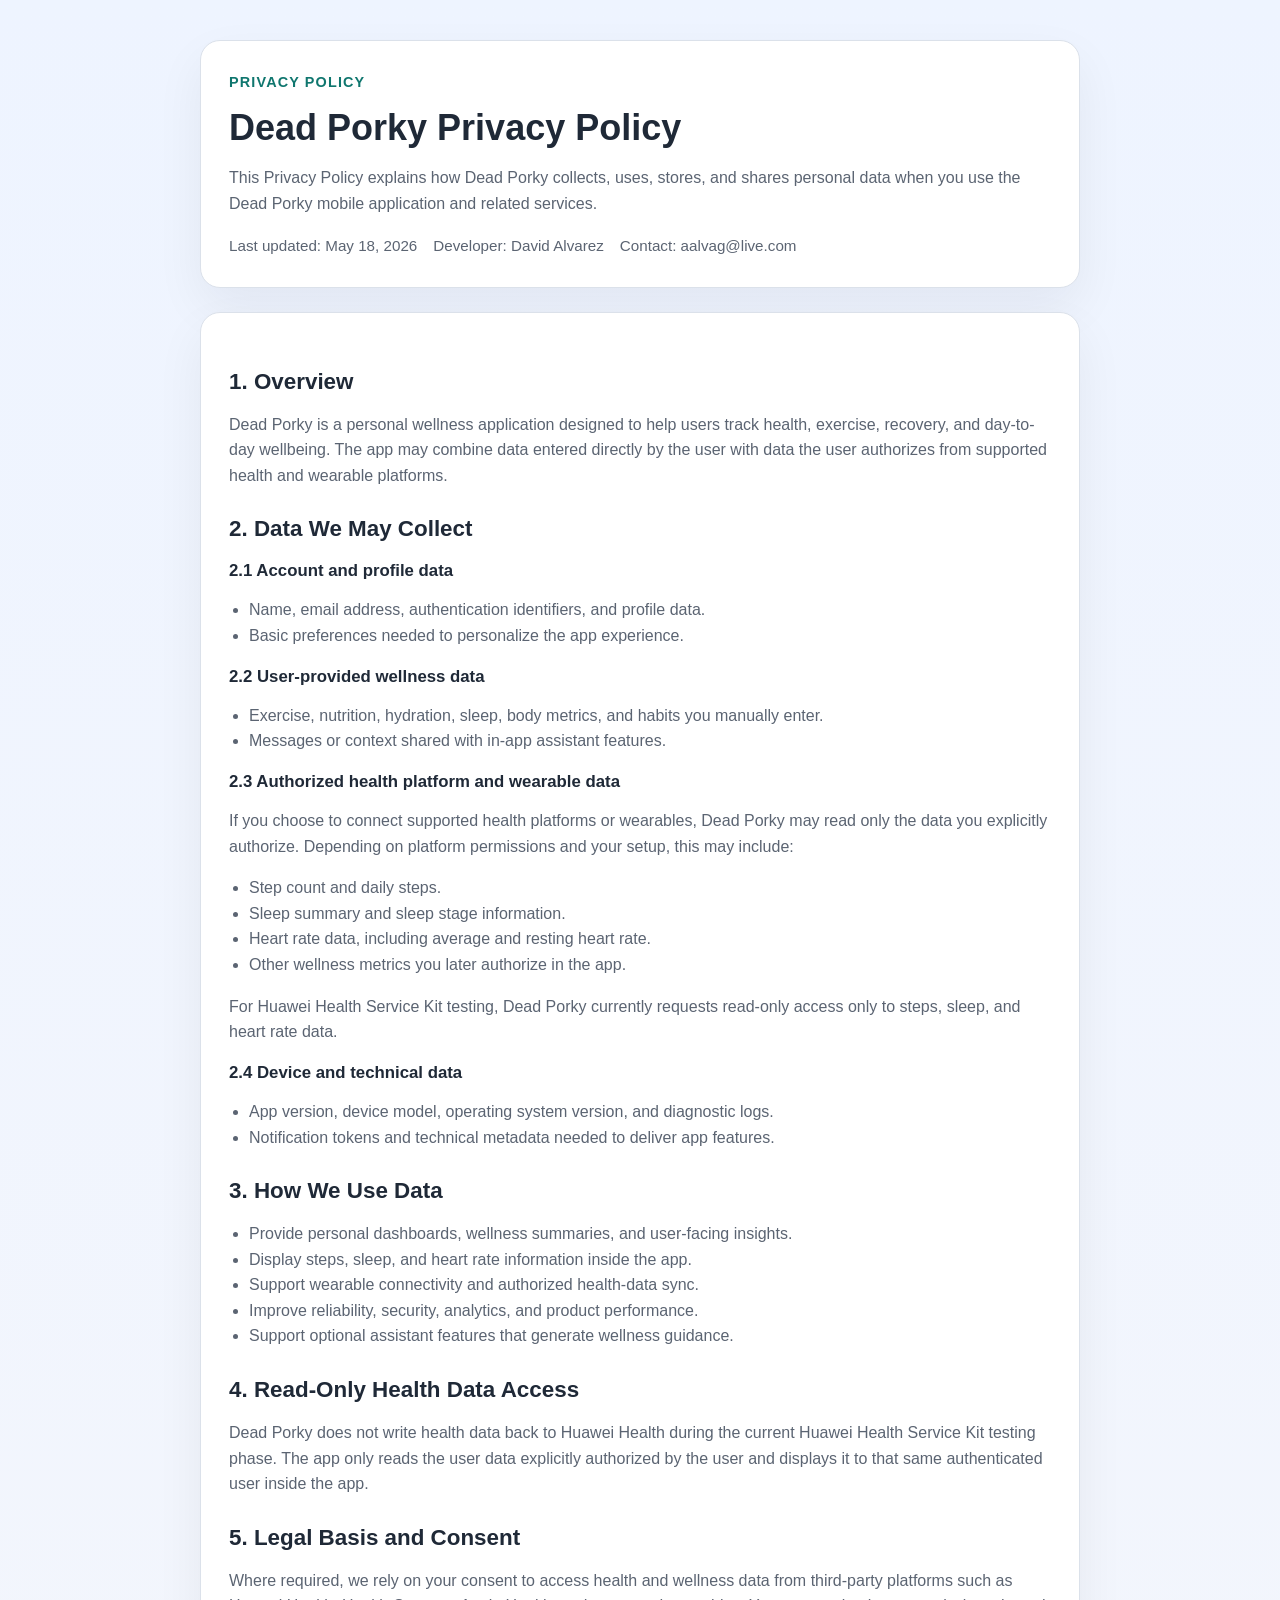
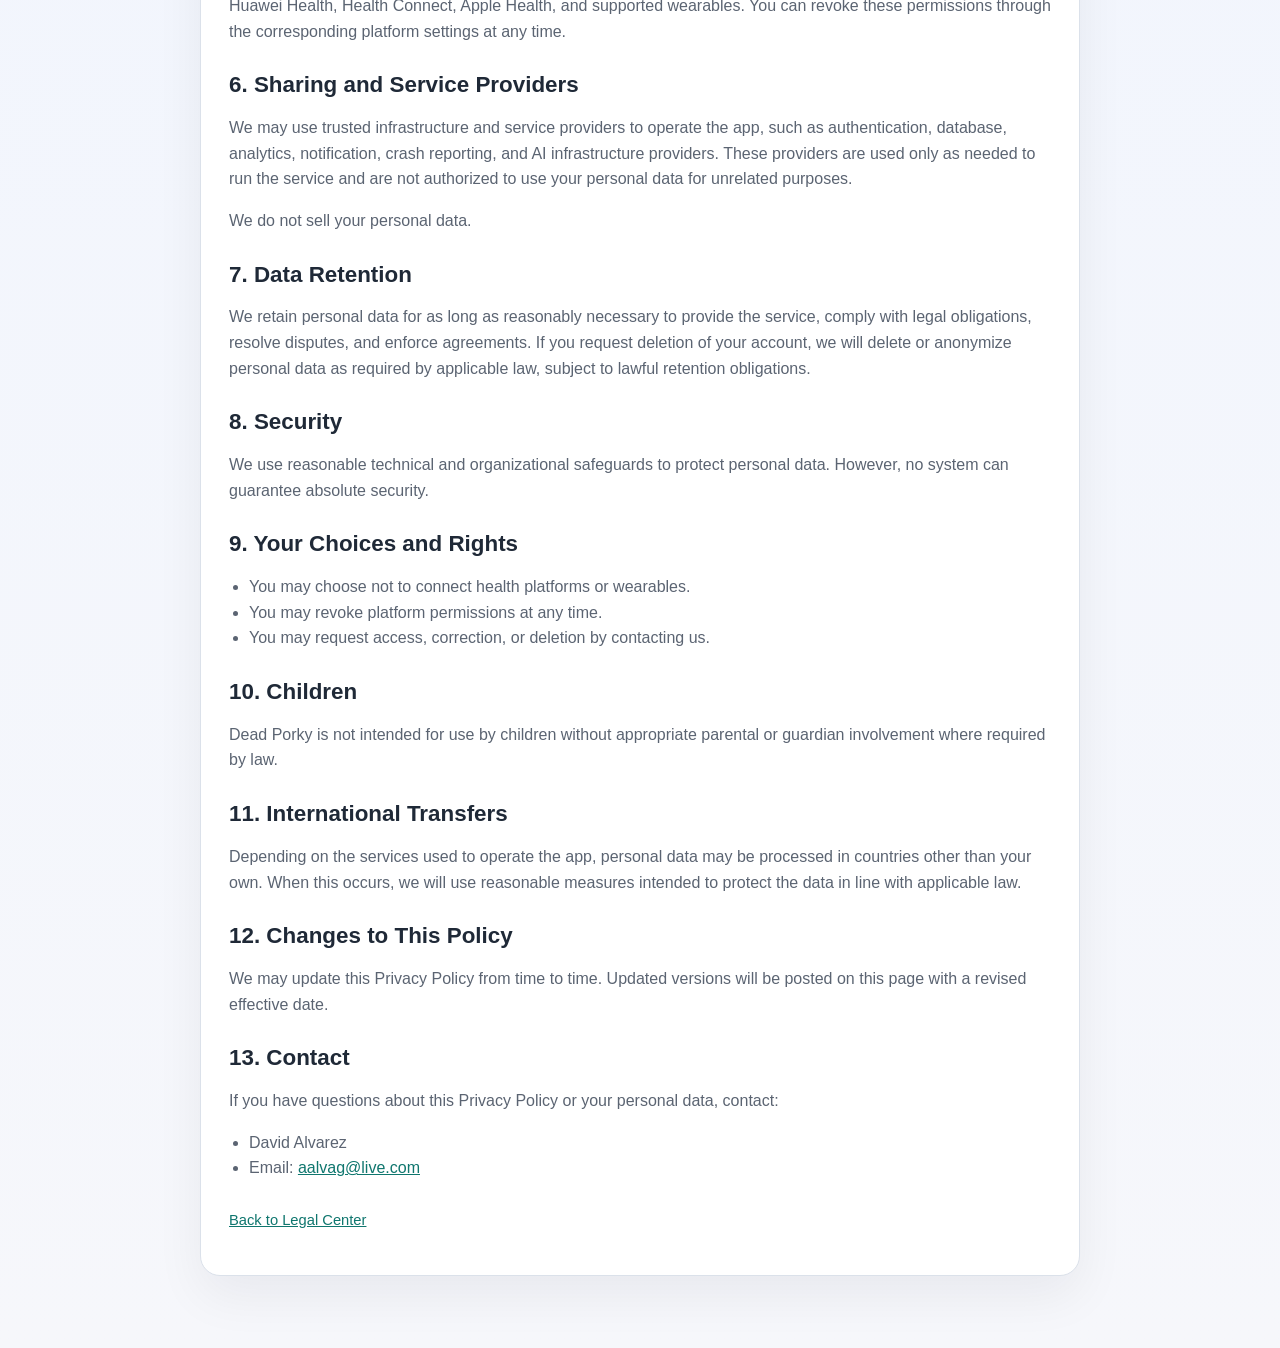
==== docs/privacy-policy.html @ 958fd9d6 "Add legal pages for GitHub Pages" ====
<!DOCTYPE html>
<html lang="en">
  <head>
    <meta charset="UTF-8" />
    <meta name="viewport" content="width=device-width, initial-scale=1.0" />
    <title>Dead Porky Privacy Policy</title>
    <link rel="stylesheet" href="./styles.css" />
  </head>
  <body>
    <main class="wrap">
      <section class="card hero">
        <span class="eyebrow">Privacy Policy</span>
        <h1>Dead Porky Privacy Policy</h1>
        <p>
          This Privacy Policy explains how Dead Porky collects, uses, stores,
          and shares personal data when you use the Dead Porky mobile
          application and related services.
        </p>
        <div class="meta">
          <span>Last updated: May 18, 2026</span>
          <span>Developer: David Alvarez</span>
          <span>Contact: aalvag@live.com</span>
        </div>
      </section>

      <section class="card">
        <h2>1. Overview</h2>
        <p>
          Dead Porky is a personal wellness application designed to help users
          track health, exercise, recovery, and day-to-day wellbeing. The app
          may combine data entered directly by the user with data the user
          authorizes from supported health and wearable platforms.
        </p>

        <h2>2. Data We May Collect</h2>
        <h3>2.1 Account and profile data</h3>
        <ul>
          <li>Name, email address, authentication identifiers, and profile data.</li>
          <li>Basic preferences needed to personalize the app experience.</li>
        </ul>

        <h3>2.2 User-provided wellness data</h3>
        <ul>
          <li>Exercise, nutrition, hydration, sleep, body metrics, and habits you manually enter.</li>
          <li>Messages or context shared with in-app assistant features.</li>
        </ul>

        <h3>2.3 Authorized health platform and wearable data</h3>
        <p>
          If you choose to connect supported health platforms or wearables,
          Dead Porky may read only the data you explicitly authorize. Depending
          on platform permissions and your setup, this may include:
        </p>
        <ul>
          <li>Step count and daily steps.</li>
          <li>Sleep summary and sleep stage information.</li>
          <li>Heart rate data, including average and resting heart rate.</li>
          <li>Other wellness metrics you later authorize in the app.</li>
        </ul>
        <p>
          For Huawei Health Service Kit testing, Dead Porky currently requests
          read-only access only to steps, sleep, and heart rate data.
        </p>

        <h3>2.4 Device and technical data</h3>
        <ul>
          <li>App version, device model, operating system version, and diagnostic logs.</li>
          <li>Notification tokens and technical metadata needed to deliver app features.</li>
        </ul>

        <h2>3. How We Use Data</h2>
        <ul>
          <li>Provide personal dashboards, wellness summaries, and user-facing insights.</li>
          <li>Display steps, sleep, and heart rate information inside the app.</li>
          <li>Support wearable connectivity and authorized health-data sync.</li>
          <li>Improve reliability, security, analytics, and product performance.</li>
          <li>Support optional assistant features that generate wellness guidance.</li>
        </ul>

        <h2>4. Read-Only Health Data Access</h2>
        <p>
          Dead Porky does not write health data back to Huawei Health during the
          current Huawei Health Service Kit testing phase. The app only reads the
          user data explicitly authorized by the user and displays it to that
          same authenticated user inside the app.
        </p>

        <h2>5. Legal Basis and Consent</h2>
        <p>
          Where required, we rely on your consent to access health and wellness
          data from third-party platforms such as Huawei Health, Health Connect,
          Apple Health, and supported wearables. You can revoke these
          permissions through the corresponding platform settings at any time.
        </p>

        <h2>6. Sharing and Service Providers</h2>
        <p>
          We may use trusted infrastructure and service providers to operate the
          app, such as authentication, database, analytics, notification, crash
          reporting, and AI infrastructure providers. These providers are used
          only as needed to run the service and are not authorized to use your
          personal data for unrelated purposes.
        </p>
        <p>
          We do not sell your personal data.
        </p>

        <h2>7. Data Retention</h2>
        <p>
          We retain personal data for as long as reasonably necessary to provide
          the service, comply with legal obligations, resolve disputes, and
          enforce agreements. If you request deletion of your account, we will
          delete or anonymize personal data as required by applicable law,
          subject to lawful retention obligations.
        </p>

        <h2>8. Security</h2>
        <p>
          We use reasonable technical and organizational safeguards to protect
          personal data. However, no system can guarantee absolute security.
        </p>

        <h2>9. Your Choices and Rights</h2>
        <ul>
          <li>You may choose not to connect health platforms or wearables.</li>
          <li>You may revoke platform permissions at any time.</li>
          <li>You may request access, correction, or deletion by contacting us.</li>
        </ul>

        <h2>10. Children</h2>
        <p>
          Dead Porky is not intended for use by children without appropriate
          parental or guardian involvement where required by law.
        </p>

        <h2>11. International Transfers</h2>
        <p>
          Depending on the services used to operate the app, personal data may
          be processed in countries other than your own. When this occurs, we
          will use reasonable measures intended to protect the data in line with
          applicable law.
        </p>

        <h2>12. Changes to This Policy</h2>
        <p>
          We may update this Privacy Policy from time to time. Updated versions
          will be posted on this page with a revised effective date.
        </p>

        <h2>13. Contact</h2>
        <p>
          If you have questions about this Privacy Policy or your personal data,
          contact:
        </p>
        <ul>
          <li>David Alvarez</li>
          <li>Email: <a href="mailto:aalvag@live.com">aalvag@live.com</a></li>
        </ul>

        <p class="footer"><a href="./index.html">Back to Legal Center</a></p>
      </section>
    </main>
  </body>
  </html>
---- docs/styles.css ----
:root {
  color-scheme: light;
  --bg: #f6f7fb;
  --card: #ffffff;
  --text: #1f2937;
  --muted: #5b6472;
  --accent: #0f766e;
  --border: #dbe1ea;
}

* {
  box-sizing: border-box;
}

body {
  margin: 0;
  font-family: -apple-system, BlinkMacSystemFont, "Segoe UI", sans-serif;
  background: linear-gradient(180deg, #eef4ff 0%, var(--bg) 100%);
  color: var(--text);
  line-height: 1.6;
}

.wrap {
  max-width: 920px;
  margin: 0 auto;
  padding: 40px 20px 72px;
}

.card {
  background: var(--card);
  border: 1px solid var(--border);
  border-radius: 20px;
  padding: 28px;
  box-shadow: 0 20px 50px rgba(15, 23, 42, 0.06);
}

.hero {
  margin-bottom: 24px;
}

.eyebrow {
  display: inline-block;
  margin-bottom: 12px;
  color: var(--accent);
  font-size: 0.9rem;
  font-weight: 700;
  letter-spacing: 0.08em;
  text-transform: uppercase;
}

h1,
h2,
h3 {
  line-height: 1.2;
  margin: 0 0 14px;
}

h1 {
  font-size: 2.25rem;
}

h2 {
  font-size: 1.4rem;
  margin-top: 28px;
}

h3 {
  font-size: 1.05rem;
  margin-top: 18px;
}

p,
li {
  color: var(--muted);
}

ul {
  padding-left: 20px;
}

a {
  color: var(--accent);
}

.meta {
  display: flex;
  flex-wrap: wrap;
  gap: 16px;
  margin-top: 18px;
  font-size: 0.95rem;
  color: var(--muted);
}

.links {
  display: grid;
  gap: 16px;
  margin-top: 24px;
}

.link-card {
  display: block;
  text-decoration: none;
  color: inherit;
  background: #fbfcfe;
  border: 1px solid var(--border);
  border-radius: 16px;
  padding: 20px;
}

.link-card:hover {
  border-color: #99c9c4;
  box-shadow: 0 12px 30px rgba(15, 118, 110, 0.08);
}

.link-card strong {
  display: block;
  margin-bottom: 6px;
  color: var(--text);
}

.footer {
  margin-top: 28px;
  font-size: 0.92rem;
  color: var(--muted);
}

.note {
  margin-top: 20px;
  padding: 16px 18px;
  border-radius: 14px;
  background: #f0fdfa;
  border: 1px solid #bfdbd7;
}

code {
  font-family: ui-monospace, SFMono-Regular, Menlo, monospace;
  background: #eff3f8;
  border-radius: 6px;
  padding: 2px 6px;
  color: #334155;
}

@media (max-width: 640px) {
  .wrap {
    padding: 24px 14px 48px;
  }

  .card {
    padding: 22px;
  }

  h1 {
    font-size: 1.9rem;
  }
}
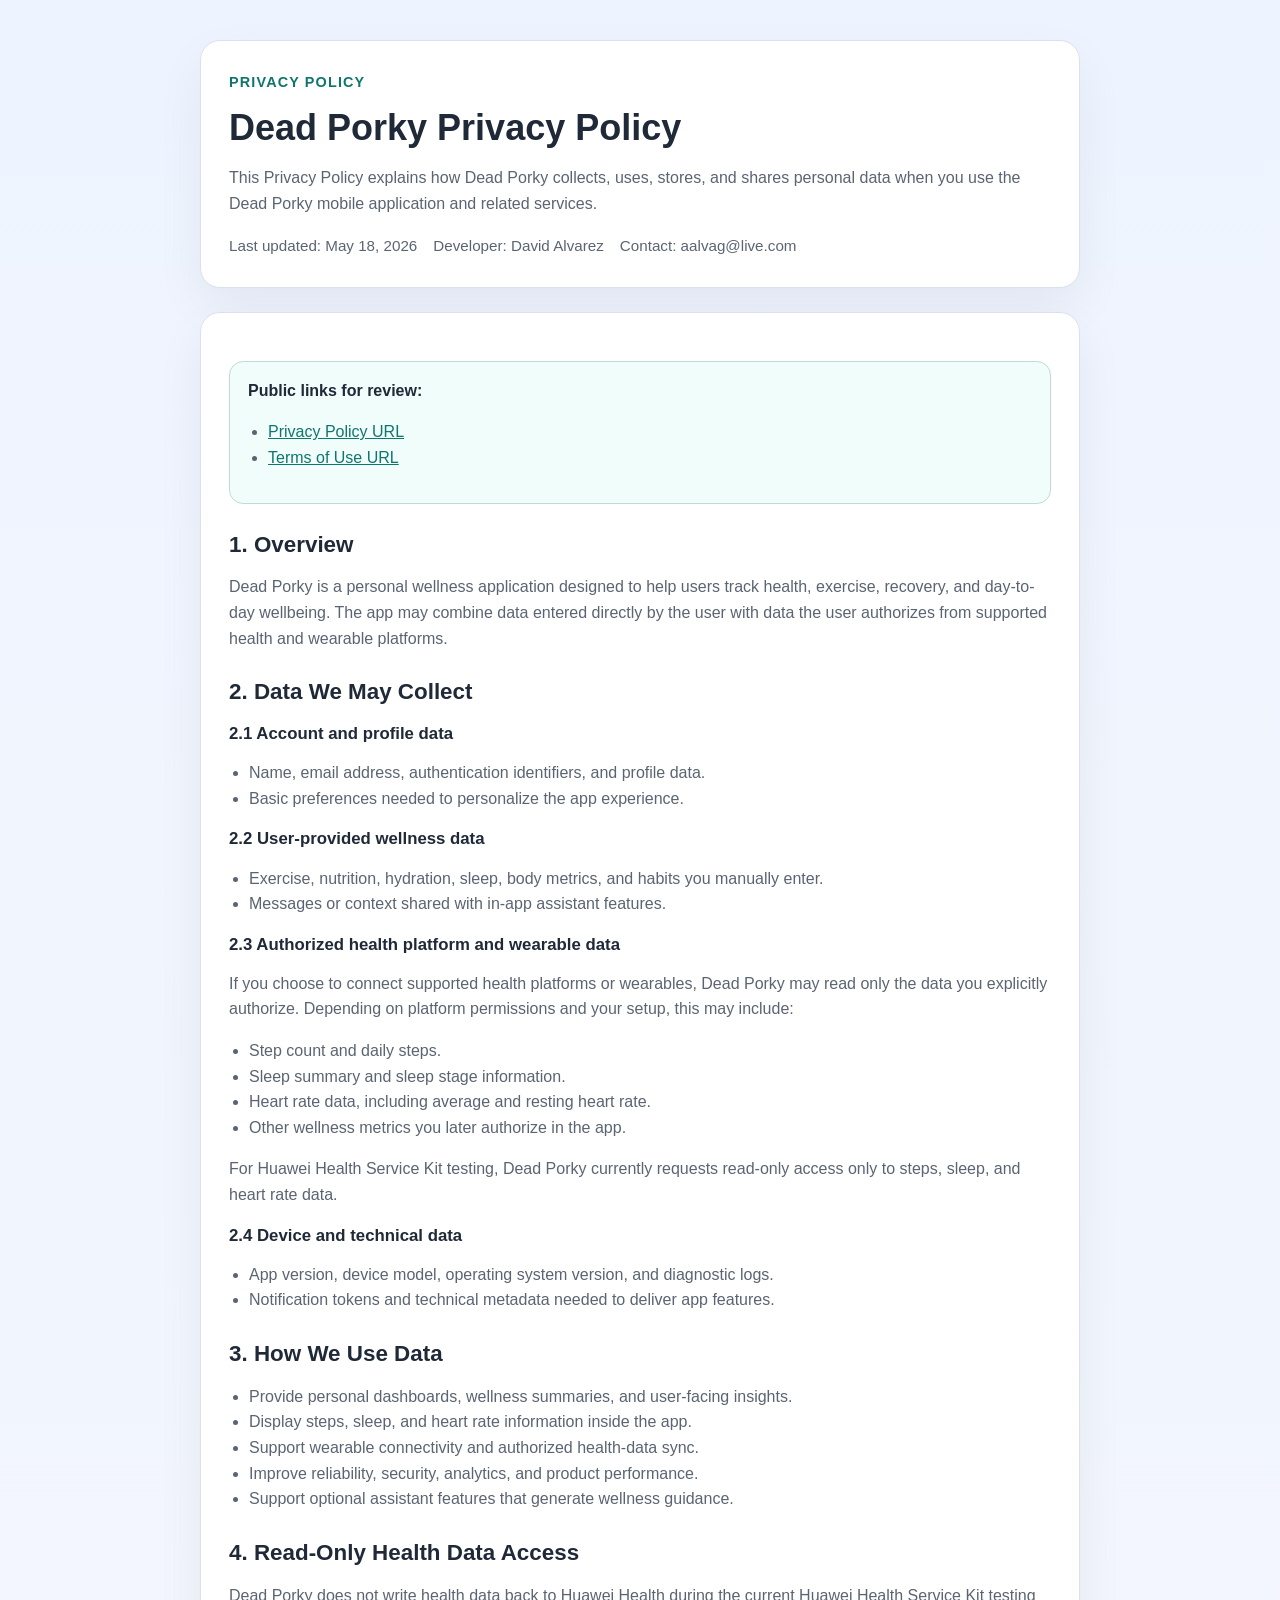
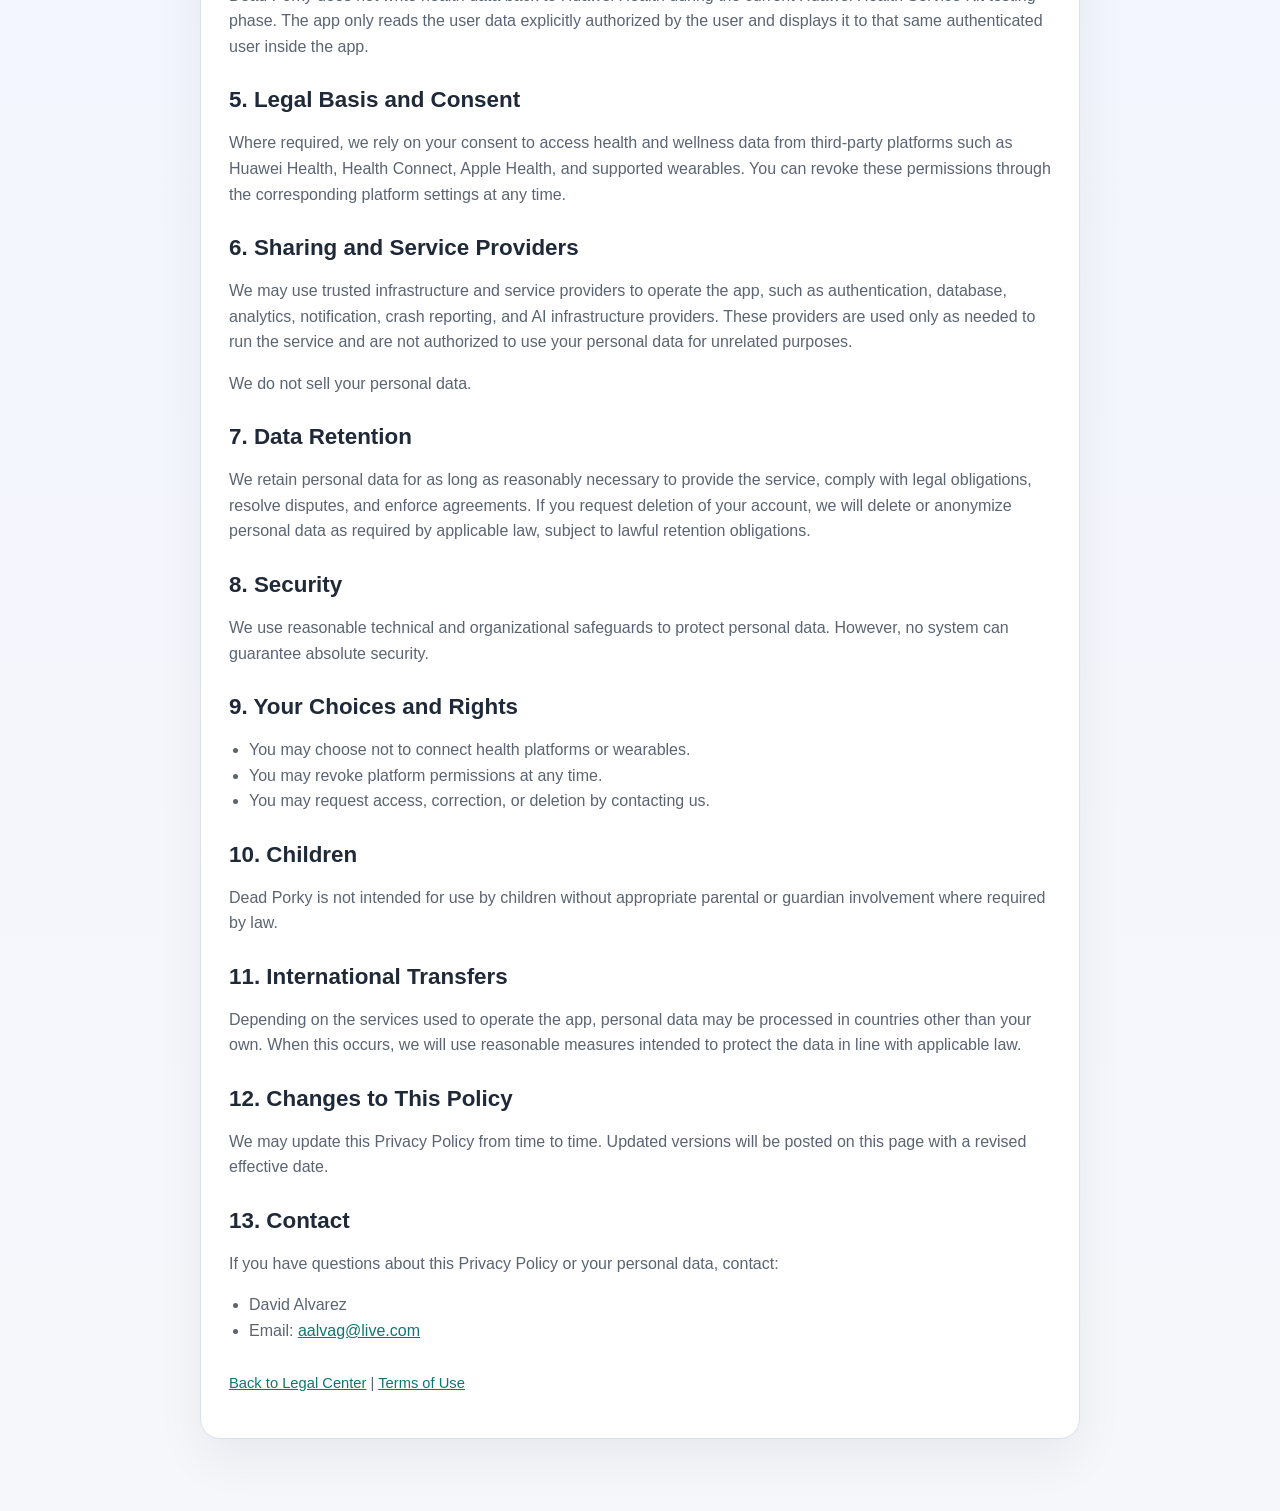
==== commit 74d0a057: "Update legal pages for GitHub Pages" ====
--- a/docs/privacy-policy.html
+++ b/docs/privacy-policy.html
@@ -24,6 +24,22 @@
       </section>
 
       <section class="card">
+        <div class="note">
+          <strong>Public links for review:</strong>
+          <ul>
+            <li>
+              <a href="https://aalvag.github.io/dead-porky/privacy-policy.html">
+                Privacy Policy URL
+              </a>
+            </li>
+            <li>
+              <a href="https://aalvag.github.io/dead-porky/terms-of-use.html">
+                Terms of Use URL
+              </a>
+            </li>
+          </ul>
+        </div>
+
         <h2>1. Overview</h2>
         <p>
           Dead Porky is a personal wellness application designed to help users
@@ -157,7 +173,11 @@
           <li>Email: <a href="mailto:aalvag@live.com">aalvag@live.com</a></li>
         </ul>
 
-        <p class="footer"><a href="./index.html">Back to Legal Center</a></p>
+        <p class="footer">
+          <a href="./index.html">Back to Legal Center</a>
+          |
+          <a href="./terms-of-use.html">Terms of Use</a>
+        </p>
       </section>
     </main>
   </body>
